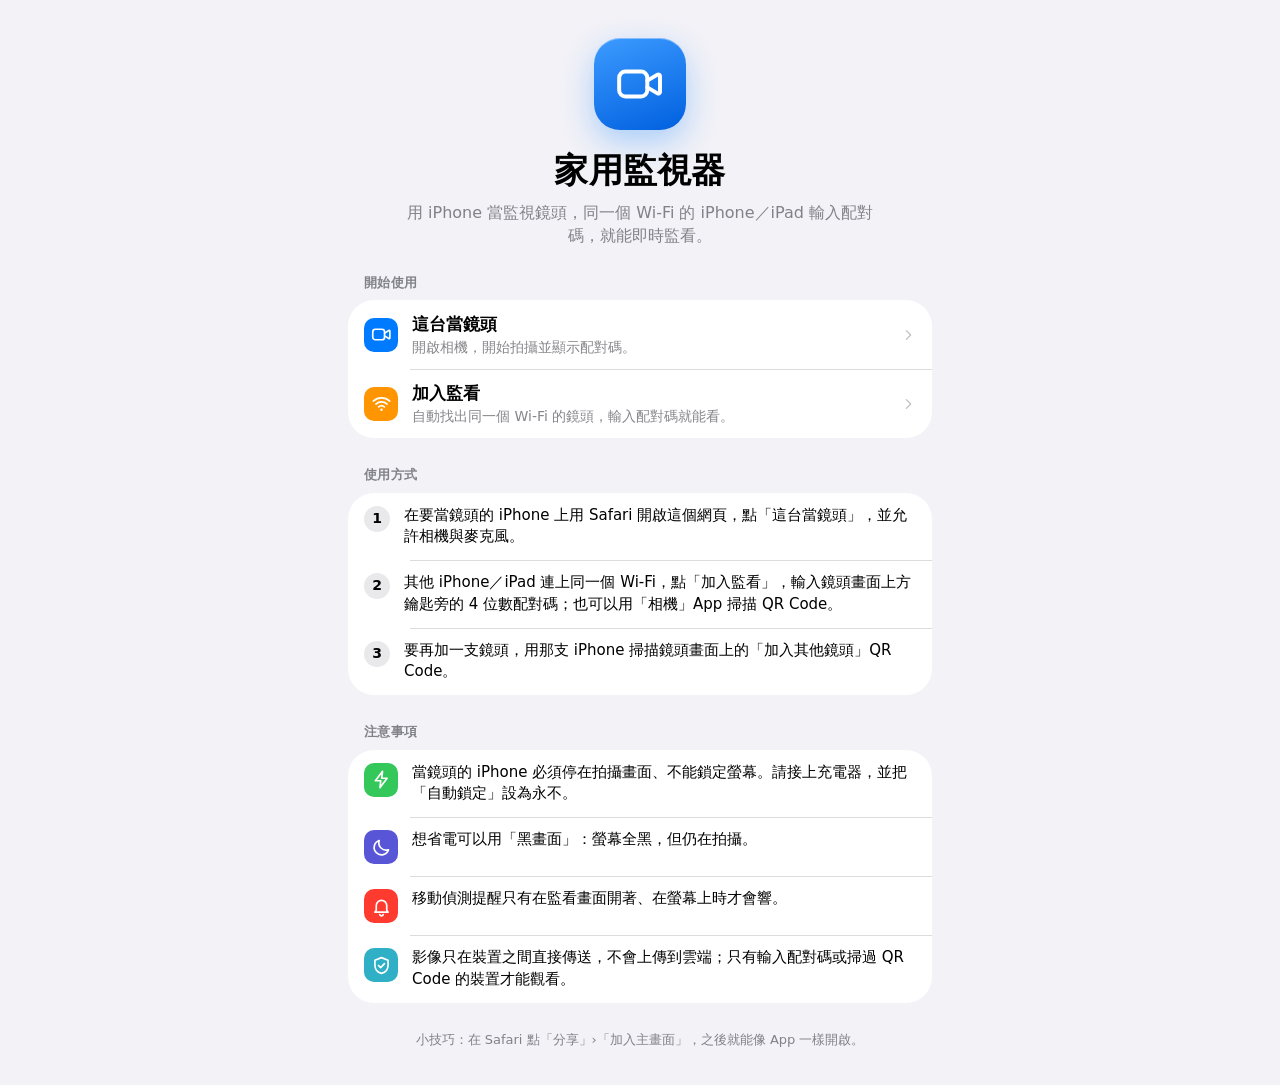
==== index.html @ 13fc5b49 "介面改版：採用 iOS 27 Liquid Glass 設計語言（浮動玻璃按鈕列、底部單、分組清單、線條圖示） Co-Authored-By: Claude Opus 5.5 <noreply@ant" ====
<!DOCTYPE html>
<html lang="zh-Hant">
<head>
  <meta charset="utf-8">
  <meta name="viewport" content="width=device-width, initial-scale=1, viewport-fit=cover">
  <meta name="apple-mobile-web-app-capable" content="yes">
  <meta name="mobile-web-app-capable" content="yes">
  <meta name="apple-mobile-web-app-status-bar-style" content="default">
  <meta name="apple-mobile-web-app-title" content="家用監視器">
  <meta name="theme-color" content="#f2f2f7" media="(prefers-color-scheme: light)">
  <meta name="theme-color" content="#000000" media="(prefers-color-scheme: dark)">
  <meta name="referrer" content="no-referrer">
  <link rel="apple-touch-icon" href="icons/icon-180.png">
  <link rel="icon" href="icons/icon-192.png">
  <link rel="manifest" href="manifest.webmanifest">
  <title>家用監視器</title>
  <link rel="stylesheet" href="css/style.css?v=7">
</head>
<body class="page-home">
  <main class="home">
    <header class="hero">
      <div class="app-icon"><svg class="ic"><use href="icons/sprite.svg?v=7#cam"/></svg></div>
      <h1>家用監視器</h1>
      <p>用 iPhone 當監視鏡頭，同一個 Wi-Fi 的 iPhone／iPad 輸入配對碼，就能即時監看。</p>
    </header>

    <section class="group">
      <h2 class="group-title">開始使用</h2>
      <div class="list">
        <a class="list-row" href="camera.html" id="goCamera">
          <span class="row-icon blue"><svg class="ic"><use href="icons/sprite.svg?v=7#cam"/></svg></span>
          <span class="row-text"><b>這台當鏡頭</b><small id="camDesc">開啟相機，開始拍攝並顯示配對碼。</small></span>
          <svg class="chev"><use href="icons/sprite.svg?v=7#chev"/></svg>
        </a>
        <a class="list-row hidden" href="viewer.html" id="goViewer">
          <span class="row-icon green"><svg class="ic"><use href="icons/sprite.svg?v=7#play"/></svg></span>
          <span class="row-text"><b>繼續監看</b><small>回到上次加入過的房間。</small></span>
          <svg class="chev"><use href="icons/sprite.svg?v=7#chev"/></svg>
        </a>
        <button type="button" class="list-row" id="goJoin">
          <span class="row-icon orange"><svg class="ic"><use href="icons/sprite.svg?v=7#wifi"/></svg></span>
          <span class="row-text"><b>加入監看</b><small>自動找出同一個 Wi-Fi 的鏡頭，輸入配對碼就能看。</small></span>
          <svg class="chev"><use href="icons/sprite.svg?v=7#chev"/></svg>
        </button>
      </div>
    </section>

    <section class="group">
      <h2 class="group-title">使用方式</h2>
      <div class="list">
        <div class="list-row static"><span class="step">1</span><span class="row-text">在要當鏡頭的 iPhone 上用 Safari 開啟這個網頁，點「這台當鏡頭」，並允許相機與麥克風。</span></div>
        <div class="list-row static"><span class="step">2</span><span class="row-text">其他 iPhone／iPad 連上同一個 Wi-Fi，點「加入監看」，輸入鏡頭畫面上方鑰匙旁的 4 位數配對碼；也可以用「相機」App 掃描 QR Code。</span></div>
        <div class="list-row static"><span class="step">3</span><span class="row-text">要再加一支鏡頭，用那支 iPhone 掃描鏡頭畫面上的「加入其他鏡頭」QR Code。</span></div>
      </div>
    </section>

    <section class="group">
      <h2 class="group-title">注意事項</h2>
      <div class="list">
        <div class="list-row static"><span class="row-icon green"><svg class="ic"><use href="icons/sprite.svg?v=7#bolt"/></svg></span><span class="row-text">當鏡頭的 iPhone 必須停在拍攝畫面、不能鎖定螢幕。請接上充電器，並把「自動鎖定」設為永不。</span></div>
        <div class="list-row static"><span class="row-icon indigo"><svg class="ic"><use href="icons/sprite.svg?v=7#moon"/></svg></span><span class="row-text">想省電可以用「黑畫面」：螢幕全黑，但仍在拍攝。</span></div>
        <div class="list-row static"><span class="row-icon red"><svg class="ic"><use href="icons/sprite.svg?v=7#bell"/></svg></span><span class="row-text">移動偵測提醒只有在監看畫面開著、在螢幕上時才會響。</span></div>
        <div class="list-row static"><span class="row-icon teal"><svg class="ic"><use href="icons/sprite.svg?v=7#shield"/></svg></span><span class="row-text">影像只在裝置之間直接傳送，不會上傳到雲端；只有輸入配對碼或掃過 QR Code 的裝置才能觀看。</span></div>
      </div>
    </section>
    <p class="footnote">小技巧：在 Safari 點「分享」›「加入主畫面」，之後就能像 App 一樣開啟。</p>
  </main>

  <!-- 加入監看 -->
  <div id="joinModal" class="modal hidden" role="dialog" aria-modal="true" aria-labelledby="joinTitle">
    <div class="card">
      <div class="sheet-head">
        <h2 id="joinTitle">加入監看</h2>
        <button type="button" class="icon-btn" id="btnJoinClose" aria-label="關閉"><svg class="ic"><use href="icons/sprite.svg?v=7#xmark"/></svg></button>
      </div>
      <div class="join-status"><div class="spinner small-spinner" id="joinSpinner"></div><p id="joinStatus"></p></div>
      <div id="roomList" class="room-list"></div>
      <form id="pinForm" class="hidden" autocomplete="off">
        <p class="note">房間：<b id="pinRoom"></b></p>
        <input type="text" id="pinInput" class="pin-input" inputmode="numeric" pattern="[0-9]*" maxlength="4"
               placeholder="····" aria-label="4 位數配對碼" autocomplete="off">
        <p class="error" id="pinError"></p>
        <div class="row">
          <button type="button" id="btnPinBack">返回</button>
          <button type="submit" class="primary">加入</button>
        </div>
      </form>
      <div class="row">
        <button type="button" id="btnRetry" class="hidden"><svg class="ic"><use href="icons/sprite.svg?v=7#retry"/></svg>重新搜尋</button>
      </div>
    </div>
  </div>

  <script src="vendor/peerjs.min.js?v=7"></script>
  <script src="js/config.js?v=7"></script>
  <script src="js/common.js?v=7"></script>
  <script src="js/join.js?v=7"></script>
  <script>
    (function () {
      function get(n) { try { return JSON.parse(localStorage.getItem('ipcam.' + n)); } catch (e) { return null; } }
      var ok = function (k) { return typeof k === 'string' && /^[A-Za-z0-9_-]{16,64}$/.test(k); };
      var vk = get('view.key');
      if (ok(vk)) {
        var v = document.getElementById('goViewer');
        v.href = 'viewer.html#k=' + vk;
        v.classList.remove('hidden');
      }
      var ck = get('cam.key');
      if (ok(ck)) {
        document.getElementById('goCamera').href = 'camera.html#k=' + ck;
        document.getElementById('camDesc').textContent = '回到上次的房間繼續拍攝（配對碼與 QR Code 不變）。';
      }
    })();
  </script>
</body>
</html>
---- css/style.css ----
/* =========================================================
   家用監視器 — 介面樣式
   設計語言：iOS 27（WWDC 2026）改良版 Liquid Glass
   - 控制與導覽層使用半透明玻璃，浮在內容之上；內容層不加玻璃
   - 邊框清楚、陰影節制；玻璃不疊玻璃
   - 膠囊形按鈕、同心圓角、SF 字級
   ========================================================= */

/* ---------- 色彩與材質（淺色） ---------- */
:root {
  color-scheme: light dark;
  --blue: #007aff; --green: #34c759; --red: #ff3b30; --orange: #ff9500; --yellow: #ffcc00;
  --indigo: #5856d6; --teal: #30b0c7; --gray: #8e8e93;
  --bg: #f2f2f7;               /* systemGroupedBackground */
  --bg2: #ffffff;              /* secondarySystemGroupedBackground */
  --fill: rgba(120, 120, 128, .16);
  --fill2: rgba(120, 120, 128, .24);
  --label: #000000;
  --label2: rgba(60, 60, 67, .62);
  --label3: rgba(60, 60, 67, .32);
  --sep: rgba(60, 60, 67, .18);
  --glass: rgba(255, 255, 255, .62);
  --glass-strong: rgba(250, 250, 252, .86);
  --glass-edge: rgba(255, 255, 255, .78);
  --glass-line: rgba(0, 0, 0, .08);
  --glass-hi: rgba(255, 255, 255, .9);
  --shadow: 0 8px 28px rgba(0, 0, 0, .10);
  --scrim: rgba(0, 0, 0, .28);
  --safe-t: env(safe-area-inset-top, 0px);
  --safe-b: env(safe-area-inset-bottom, 0px);
  --safe-l: env(safe-area-inset-left, 0px);
  --safe-r: env(safe-area-inset-right, 0px);
  --font: -apple-system, BlinkMacSystemFont, "SF Pro Text", "SF Pro Display", "PingFang TC", "Heiti TC", "Microsoft JhengHei", system-ui, sans-serif;
}

/* ---------- 深色：首頁跟隨系統；監看與鏡頭固定深色 ---------- */
@media (prefers-color-scheme: dark) {
  :root {
    --blue: #0a84ff; --green: #30d158; --red: #ff453a; --orange: #ff9f0a; --yellow: #ffd60a;
    --indigo: #5e5ce6; --teal: #40c8e0;
    --bg: #000000; --bg2: #1c1c1e;
    --fill: rgba(120, 120, 128, .32); --fill2: rgba(120, 120, 128, .44);
    --label: #ffffff; --label2: rgba(235, 235, 245, .62); --label3: rgba(235, 235, 245, .3);
    --sep: rgba(84, 84, 88, .55);
    --glass: rgba(58, 58, 62, .52); --glass-strong: rgba(36, 36, 40, .88);
    --glass-edge: rgba(255, 255, 255, .2); --glass-line: rgba(255, 255, 255, .06); --glass-hi: rgba(255, 255, 255, .16);
    --shadow: 0 8px 28px rgba(0, 0, 0, .4); --scrim: rgba(0, 0, 0, .5);
  }
}
.theme-dark {
  color-scheme: dark;
  --blue: #0a84ff; --green: #30d158; --red: #ff453a; --orange: #ff9f0a; --yellow: #ffd60a;
  --indigo: #5e5ce6; --teal: #40c8e0;
  --bg: #000000; --bg2: #1c1c1e;
  --fill: rgba(120, 120, 128, .32); --fill2: rgba(120, 120, 128, .44);
  --label: #ffffff; --label2: rgba(235, 235, 245, .62); --label3: rgba(235, 235, 245, .3);
  --sep: rgba(84, 84, 88, .55);
  --glass: rgba(50, 50, 54, .5); --glass-strong: rgba(30, 30, 34, .9);
  --glass-edge: rgba(255, 255, 255, .2); --glass-line: rgba(255, 255, 255, .06); --glass-hi: rgba(255, 255, 255, .16);
  --shadow: 0 8px 28px rgba(0, 0, 0, .45); --scrim: rgba(0, 0, 0, .55);
}

/* ---------- 基礎 ---------- */
* { box-sizing: border-box; -webkit-tap-highlight-color: transparent; }
html, body { margin: 0; height: 100%; }
body {
  background: var(--bg); color: var(--label); font: 17px/1.42 var(--font);
  -webkit-font-smoothing: antialiased; -webkit-text-size-adjust: 100%; overflow: hidden;
  -webkit-user-select: none; user-select: none;
}
a { color: var(--blue); text-decoration: none; }
.hidden { display: none !important; }
.small { font-size: 13px; color: var(--label2); }
.note { font-size: 15px; color: var(--label2); margin: 8px 0; }
.error { font-size: 15px; color: var(--red); margin: 8px 0; }
.muted { color: var(--label2); }
.ic { width: 22px; height: 22px; flex: none; display: block; }
button svg, .btn svg { pointer-events: none; }
.vh { position: absolute; width: 1px; height: 1px; overflow: hidden; clip: rect(0 0 0 0); white-space: nowrap; }

/* ---------- 玻璃材質（只用在控制／導覽層） ---------- */
.glass {
  background: var(--glass);
  -webkit-backdrop-filter: blur(24px) saturate(185%); backdrop-filter: blur(24px) saturate(185%);
  border: 1px solid var(--glass-edge);
  box-shadow: inset 0 1px 0 var(--glass-hi), 0 0 0 .5px var(--glass-line), var(--shadow);
}

/* ---------- 按鈕 ---------- */
button, .btn {
  font: inherit; font-size: 17px; font-weight: 600; color: var(--blue);
  background: var(--fill); border: 0; border-radius: 999px; padding: 12px 20px; min-height: 48px;
  cursor: pointer; display: inline-flex; align-items: center; justify-content: center; gap: 8px;
  transition: transform .15s ease, opacity .15s ease, background-color .2s ease;
}
button:active, .btn:active { transform: scale(.96); opacity: .85; }
button:disabled { opacity: .4; }
button.primary { background: var(--blue); color: #fff; }
button.danger { background: color-mix(in srgb, var(--red) 15%, transparent); color: var(--red); }
.icon-btn { width: 44px; height: 44px; min-height: 44px; padding: 0; border-radius: 50%; color: var(--label); }
.row { display: flex; gap: 10px; margin-top: 18px; flex-wrap: wrap; }
.row > button { flex: 1 1 0; }

/* ---------- 狀態膠囊 ---------- */
.chip {
  display: inline-flex; align-items: center; gap: 7px; height: 36px; padding: 0 14px; border-radius: 999px;
  font-size: 14px; font-weight: 600; color: var(--label); white-space: nowrap; max-width: 64vw; overflow: hidden; text-overflow: ellipsis;
}
.chip .ic { width: 17px; height: 17px; }
.dot { width: 8px; height: 8px; border-radius: 50%; background: var(--gray); flex: none; }
.dot.ok { background: var(--green); box-shadow: 0 0 0 3px color-mix(in srgb, var(--green) 25%, transparent); }
.dot.wait { background: var(--orange); animation: pulse 1.3s ease-in-out infinite; }
.dot.err { background: var(--red); }
@keyframes pulse { 50% { opacity: .35; } }
.chip.warn { color: var(--orange); }
.chip.warn::after { content: '!'; font-weight: 800; margin-left: 2px; }

/* ---------- 底部浮動玻璃按鈕列（Dock） ---------- */
.dock {
  position: fixed; left: 50%; transform: translateX(-50%); bottom: calc(14px + var(--safe-b)); z-index: 20;
  display: flex; align-items: center; gap: 4px; padding: 6px; border-radius: 999px; max-width: calc(100vw - 24px);
}
.dock-btn {
  position: relative; width: 52px; height: 52px; min-height: 52px; padding: 0; border-radius: 50%;
  background: transparent; color: var(--label);
}
.dock-btn .ic { width: 24px; height: 24px; }
.dock-btn:active { background: var(--fill); }
.dock-btn.off { color: var(--label2); }
.dock-btn.alert { color: var(--red); }
.dock-sep { width: 1px; height: 26px; background: var(--sep); margin: 0 2px; flex: none; }
.dock-pill {
  height: 40px; min-width: 64px; padding: 0 12px; margin: 0 2px; border-radius: 999px; background: var(--fill);
  display: inline-flex; align-items: center; justify-content: center; position: relative;
}
.dock-pill select {
  font: inherit; font-size: 15px; font-weight: 700; color: var(--label); background: transparent; border: 0;
  -webkit-appearance: none; appearance: none; text-align: center; text-align-last: center; padding: 0; outline: none;
}
.badge {
  position: absolute; top: 4px; right: 2px; min-width: 18px; height: 18px; padding: 0 5px; border-radius: 9px;
  background: var(--red); color: #fff; font-size: 11px; font-weight: 700; line-height: 18px; text-align: center;
}

/* ---------- 底部單（Sheet）／視窗 ---------- */
.modal {
  position: fixed; inset: 0; z-index: 60; display: flex; align-items: flex-end; justify-content: center;
  background: var(--scrim); animation: fade .2s ease;
}
.modal > .card {
  width: 100%; max-width: 520px; max-height: calc(100% - var(--safe-t) - 24px); overflow-y: auto;
  background: var(--glass-strong);
  -webkit-backdrop-filter: blur(30px) saturate(180%); backdrop-filter: blur(30px) saturate(180%);
  border: 1px solid var(--glass-edge); border-bottom: 0;
  border-radius: 32px 32px 0 0; padding: 10px 22px calc(22px + var(--safe-b));
  box-shadow: inset 0 1px 0 var(--glass-hi), 0 -10px 40px rgba(0, 0, 0, .18);
  animation: rise .32s cubic-bezier(.2, .9, .3, 1); -webkit-user-select: text; user-select: text;
}
.modal > .card::before {
  content: ''; display: block; width: 38px; height: 5px; border-radius: 3px; background: var(--label3); margin: 0 auto 14px;
}
@media (min-width: 640px) {
  .modal { align-items: center; }
  .modal > .card { border-radius: 32px; border-bottom: 1px solid var(--glass-edge); padding-bottom: 22px; }
  .modal > .card::before { display: none; }
}
@keyframes rise { from { transform: translateY(40px); opacity: 0; } }
@keyframes fade { from { opacity: 0; } }
.card h2, .sheet-title { font-size: 22px; font-weight: 700; letter-spacing: .2px; margin: 4px 0 14px; }
.sheet-head { display: flex; align-items: center; justify-content: space-between; gap: 12px; margin-bottom: 6px; }
.sheet-head h2 { margin: 0; }

/* 分段控制（Segmented control） */
.tabs { display: flex; padding: 3px; gap: 2px; background: var(--fill); border-radius: 999px; margin-bottom: 16px; }
.tab { flex: 1; min-height: 38px; padding: 6px 10px; font-size: 15px; font-weight: 600; color: var(--label); background: transparent; }
.tab .ic { width: 18px; height: 18px; }
.tab.active { background: var(--bg2); box-shadow: 0 2px 8px rgba(0, 0, 0, .14); }
.theme-dark .tab.active { background: #636366; }

.qr { background: #fff; border-radius: 24px; padding: 12px; margin: 0 auto; width: min(100%, 280px); aspect-ratio: 1; }
.qr svg { width: 100%; height: 100%; display: block; }
.pin-note { color: var(--orange); font-weight: 600; }

/* 表單：文字欄位、iOS 開關、滑桿 */
.field { display: block; margin: 14px 0; font-size: 15px; color: var(--label2); }
.field input[type=text] {
  display: block; width: 100%; margin-top: 8px; font: inherit; font-size: 17px; color: var(--label);
  background: var(--fill); border: 0; border-radius: 14px; padding: 13px 16px; outline: none;
}
.field input[type=text]:focus { box-shadow: 0 0 0 2px var(--blue); }
.switch {
  display: flex; align-items: center; justify-content: space-between; gap: 12px; padding: 12px 0;
  font-size: 17px; border-bottom: .5px solid var(--sep);
}
.switch input {
  -webkit-appearance: none; appearance: none; width: 51px; height: 31px; border-radius: 999px; margin: 0;
  background: var(--fill2); position: relative; flex: none; transition: background .2s ease; order: 2;
}
.switch input::after {
  content: ''; position: absolute; top: 2px; left: 2px; width: 27px; height: 27px; border-radius: 50%;
  background: #fff; box-shadow: 0 2px 6px rgba(0, 0, 0, .25); transition: transform .22s cubic-bezier(.3, .9, .3, 1);
}
.switch input:checked { background: var(--green); }
.switch input:checked::after { transform: translateX(20px); }
input[type=range] { -webkit-appearance: none; appearance: none; width: 100%; height: 30px; background: transparent; margin-top: 6px; }
input[type=range]::-webkit-slider-runnable-track { height: 4px; border-radius: 2px; background: var(--fill2); }
input[type=range]::-webkit-slider-thumb {
  -webkit-appearance: none; width: 28px; height: 28px; border-radius: 50%; background: #fff; margin-top: -12px;
  box-shadow: 0 2px 8px rgba(0, 0, 0, .3), 0 0 0 .5px rgba(0, 0, 0, .06);
}
.range-labels { display: flex; justify-content: space-between; font-size: 12px; color: var(--label2); }

/* 提示訊息（玻璃） */
.toast {
  position: fixed; left: 50%; top: calc(64px + var(--safe-t)); transform: translate(-50%, -14px) scale(.96); opacity: 0;
  max-width: calc(100vw - 32px); padding: 11px 18px; border-radius: 999px; z-index: 100; pointer-events: none;
  font-size: 15px; font-weight: 600; color: var(--label); text-align: center;
  background: var(--glass-strong); -webkit-backdrop-filter: blur(24px) saturate(180%); backdrop-filter: blur(24px) saturate(180%);
  border: 1px solid var(--glass-edge); box-shadow: inset 0 1px 0 var(--glass-hi), var(--shadow);
  transition: opacity .25s ease, transform .3s cubic-bezier(.2, .9, .3, 1);
}
.toast.show { opacity: 1; transform: translate(-50%, 0) scale(1); }

.spinner { width: 34px; height: 34px; border-radius: 50%; border: 3px solid var(--fill2); border-top-color: var(--label2); animation: spin .9s linear infinite; }
.small-spinner { width: 20px; height: 20px; border-width: 2.5px; flex: none; }
@keyframes spin { to { transform: rotate(360deg); } }

/* ---------- 開始畫面（全螢幕歡迎頁） ---------- */
.overlay {
  position: fixed; inset: 0; z-index: 50; overflow-y: auto; background: var(--bg);
  display: flex; flex-direction: column; align-items: center;
  padding: calc(40px + var(--safe-t)) 24px calc(24px + var(--safe-b));
}
.overlay > .card { width: 100%; max-width: 460px; margin: auto 0; -webkit-user-select: text; user-select: text; }
.hero-icon {
  width: 84px; height: 84px; border-radius: 24px; margin: 0 auto 18px; display: flex; align-items: center; justify-content: center;
  color: #fff; background: linear-gradient(160deg, #3d9bff, #0060df);
  box-shadow: inset 0 1px 0 rgba(255, 255, 255, .35), 0 10px 30px color-mix(in srgb, var(--blue) 35%, transparent);
}
.hero-icon.green { background: linear-gradient(160deg, #4cd97b, #1fa34a); box-shadow: inset 0 1px 0 rgba(255, 255, 255, .35), 0 10px 30px color-mix(in srgb, var(--green) 35%, transparent); }
.hero-icon .ic { width: 44px; height: 44px; }
.overlay h1 { font-size: 30px; font-weight: 800; text-align: center; margin: 0 0 6px; letter-spacing: .2px; }
.overlay .lead { text-align: center; color: var(--label2); font-size: 16px; margin: 0 0 22px; }
.features { list-style: none; padding: 0; margin: 0 0 26px; display: grid; gap: 18px; }
.features li { display: flex; gap: 14px; align-items: flex-start; font-size: 16px; line-height: 1.45; }
.features .ic { width: 30px; height: 30px; color: var(--blue); margin-top: 1px; }
.features b { display: block; font-size: 16px; }
.features span { color: var(--label2); font-size: 15px; }
.cta { width: 100%; min-height: 54px; font-size: 18px; }
.overlay .small { text-align: center; margin-top: 14px; }

/* ---------- 首頁（分組清單） ---------- */
.page-home { overflow-y: auto; }
.home { max-width: 620px; margin: 0 auto; padding: calc(28px + var(--safe-t)) calc(18px + var(--safe-r)) calc(36px + var(--safe-b)) calc(18px + var(--safe-l)); }
.hero { text-align: center; margin: 10px 0 26px; }
.app-icon {
  width: 92px; height: 92px; border-radius: 26px; margin: 0 auto 16px; display: flex; align-items: center; justify-content: center;
  color: #fff; background: linear-gradient(160deg, #3d9bff 0%, #0060df 100%);
  box-shadow: inset 0 1px 0 rgba(255, 255, 255, .4), 0 12px 32px color-mix(in srgb, var(--blue) 30%, transparent);
}
.app-icon .ic { width: 50px; height: 50px; }
.hero h1 { font-size: 34px; font-weight: 800; letter-spacing: .3px; margin: 0 0 8px; }
.hero p { font-size: 16px; color: var(--label2); margin: 0 auto; max-width: 30em; }
.group { margin: 0 0 28px; }
.group-title { font-size: 13px; font-weight: 600; color: var(--label2); text-transform: uppercase; letter-spacing: .4px; margin: 0 16px 8px; }
.list { background: var(--bg2); border-radius: 26px; overflow: hidden; }
.list-row {
  display: flex; align-items: center; gap: 14px; width: 100%; min-height: 64px; padding: 12px 16px; margin: 0;
  background: transparent; border: 0; border-radius: 0; color: var(--label); text-align: left; font: inherit; font-weight: 400;
  position: relative; justify-content: flex-start;
}
.list-row + .list-row::before { content: ''; position: absolute; top: 0; right: 0; left: 62px; height: .5px; background: var(--sep); }
.list-row:active { transform: none; opacity: 1; background: var(--fill); }
.row-icon { width: 34px; height: 34px; border-radius: 10px; display: flex; align-items: center; justify-content: center; color: #fff; flex: none; }
.row-icon .ic { width: 21px; height: 21px; }
.row-icon.blue { background: var(--blue); } .row-icon.green { background: var(--green); } .row-icon.orange { background: var(--orange); }
.row-icon.indigo { background: var(--indigo); } .row-icon.red { background: var(--red); } .row-icon.teal { background: var(--teal); }
.row-icon.gray { background: var(--gray); }
.row-text { flex: 1; min-width: 0; display: flex; flex-direction: column; gap: 2px; }
.row-text b { font-size: 17px; font-weight: 600; }
.row-text small { font-size: 14px; color: var(--label2); line-height: 1.35; }
.chev { width: 16px; height: 16px; color: var(--label3); flex: none; }
.step { width: 26px; height: 26px; border-radius: 50%; background: var(--fill); color: var(--label); font-size: 14px; font-weight: 700; display: flex; align-items: center; justify-content: center; flex: none; }
.list-row.static { min-height: 54px; align-items: flex-start; }
.list-row.static .row-text { font-size: 15px; line-height: 1.45; }
.list-row.static .row-icon, .list-row.static .step { margin-top: 1px; }
.footnote { text-align: center; font-size: 13px; color: var(--label2); margin: 6px 16px 0; }

/* 加入監看 */
.join-status { display: flex; align-items: center; gap: 10px; min-height: 32px; }
#joinStatus { margin: 4px 0; font-size: 15px; color: var(--label2); white-space: pre-line; }
.room-list { background: var(--fill); border-radius: 22px; overflow: hidden; margin: 12px 0 0; }
.room-list:empty { display: none; }
.room {
  display: flex; align-items: center; gap: 14px; width: 100%; padding: 14px 16px; min-height: 64px; border-radius: 0;
  background: transparent; color: var(--label); text-align: left; font-weight: 400; justify-content: flex-start; position: relative;
}
.room + .room::before { content: ''; position: absolute; top: 0; left: 64px; right: 0; height: .5px; background: var(--sep); }
.room .row-text b { font-size: 17px; }
.pin-input {
  display: block; width: 100%; margin: 14px 0 4px; text-align: center; font: 700 40px/1.2 var(--font); letter-spacing: 18px; text-indent: 18px;
  font-variant-numeric: tabular-nums; color: var(--label); background: var(--fill); border: 0; border-radius: 20px; padding: 14px; outline: none;
}
.pin-input:focus { box-shadow: 0 0 0 2px var(--blue); }

/* ---------- 鏡頭端 ---------- */
.page-camera { background: #000; }
#preview { position: fixed; inset: 0; width: 100%; height: 100%; object-fit: contain; background: #000; }
#preview.mirror { transform: scaleX(-1); }
.topbar {
  position: fixed; z-index: 10; top: calc(10px + var(--safe-t)); left: calc(12px + var(--safe-l)); right: calc(12px + var(--safe-r));
  display: flex; gap: 8px; flex-wrap: wrap;
}
.blackout { position: fixed; inset: 0; background: #000; z-index: 40; display: flex; align-items: center; justify-content: center; }
.blackout-hint { color: #8e8e93; text-align: center; font-size: 15px; opacity: 0; transition: opacity .3s; }
.blackout-hint.show { opacity: 1; }

/* ---------- 監看端 ---------- */
.page-viewer { background: #000; }
.vtop {
  position: fixed; z-index: 20; top: calc(10px + var(--safe-t)); left: calc(12px + var(--safe-l)); right: calc(12px + var(--safe-r));
  display: flex; align-items: center; justify-content: space-between; gap: 8px; pointer-events: none;
}
.vtop > * { pointer-events: auto; }
.grid {
  position: fixed; inset: 0; display: grid; gap: 6px;
  padding: calc(56px + var(--safe-t)) calc(8px + var(--safe-r)) calc(86px + var(--safe-b)) calc(8px + var(--safe-l));
  grid-template-columns: 1fr; grid-auto-rows: 1fr;
}
.grid[data-count="0"] { display: none; }
.grid[data-count="3"], .grid[data-count="4"], .grid[data-count="5"], .grid[data-count="6"] { grid-template-columns: 1fr 1fr; }
@media (orientation: landscape) {
  .grid[data-count="2"] { grid-template-columns: 1fr 1fr; }
  .grid[data-count="5"], .grid[data-count="6"] { grid-template-columns: 1fr 1fr 1fr; }
}
.grid.has-focus { grid-template-columns: 1fr !important; }
/* 放大單一鏡頭時，其他畫面只是看不見，仍持續解碼，移動偵測照常運作 */
.grid.has-focus .tile:not(.focus) { position: fixed; left: 0; top: 0; width: 160px; height: 90px; opacity: 0; pointer-events: none; z-index: -1; }
.tile { position: relative; min-height: 0; border-radius: 24px; overflow: hidden; background: #111113; }
.tile::after { content: ''; position: absolute; inset: 0; border-radius: inherit; border: 3px solid transparent; pointer-events: none; transition: border-color .2s; }
.tile video { position: absolute; inset: 0; width: 100%; height: 100%; object-fit: contain; background: #000; }
.tile-label {
  position: absolute; left: 10px; top: 10px; height: 32px; padding: 0 12px; gap: 7px; font-size: 14px; max-width: calc(100% - 20px);
}
.tile-label .name { overflow: hidden; text-overflow: ellipsis; }
.tile-label .mic { display: inline-flex; color: var(--orange); }
.tile-label .mic .ic { width: 16px; height: 16px; }
.tile.live .tile-label .dot { background: var(--green); }
.tile.offline .tile-label .dot { background: var(--red); }
.tile.connecting .tile-label .dot { background: var(--orange); animation: pulse 1.3s infinite; }
.tile-state { position: absolute; inset: 0; display: flex; align-items: center; justify-content: center; color: var(--label2); font-size: 15px; pointer-events: none; }
.tile-audio { position: absolute; right: 10px; bottom: 10px; width: 46px; height: 46px; min-height: 46px; padding: 0; border-radius: 50%; color: var(--label); }
.tile-audio .ic { width: 22px; height: 22px; }
.tile-audio.on { color: #fff; background: var(--blue); border-color: transparent; }
.tile.motion::after { border-color: var(--red); animation: alarm .55s ease-in-out infinite; }
@keyframes alarm { 50% { border-color: color-mix(in srgb, var(--red) 25%, transparent); } }
.empty {
  position: fixed; inset: 0; display: flex; flex-direction: column; align-items: center; justify-content: center; gap: 4px;
  text-align: center; padding: 24px; color: var(--label2);
}
.empty p { margin: 8px 0 0; font-size: 17px; color: var(--label); font-weight: 600; }
.empty .small { max-width: 22em; }
.log { list-style: none; padding: 0; margin: 0; max-height: 50vh; overflow-y: auto; background: var(--fill); border-radius: 20px; }
.log li { display: flex; align-items: center; gap: 12px; padding: 12px 16px; font-size: 16px; position: relative; }
.log li + li::before { content: ''; position: absolute; top: 0; left: 16px; right: 0; height: .5px; background: var(--sep); }
.log .time { font-variant-numeric: tabular-nums; font-weight: 700; color: var(--orange); }
.log li.muted { color: var(--label2); justify-content: center; }
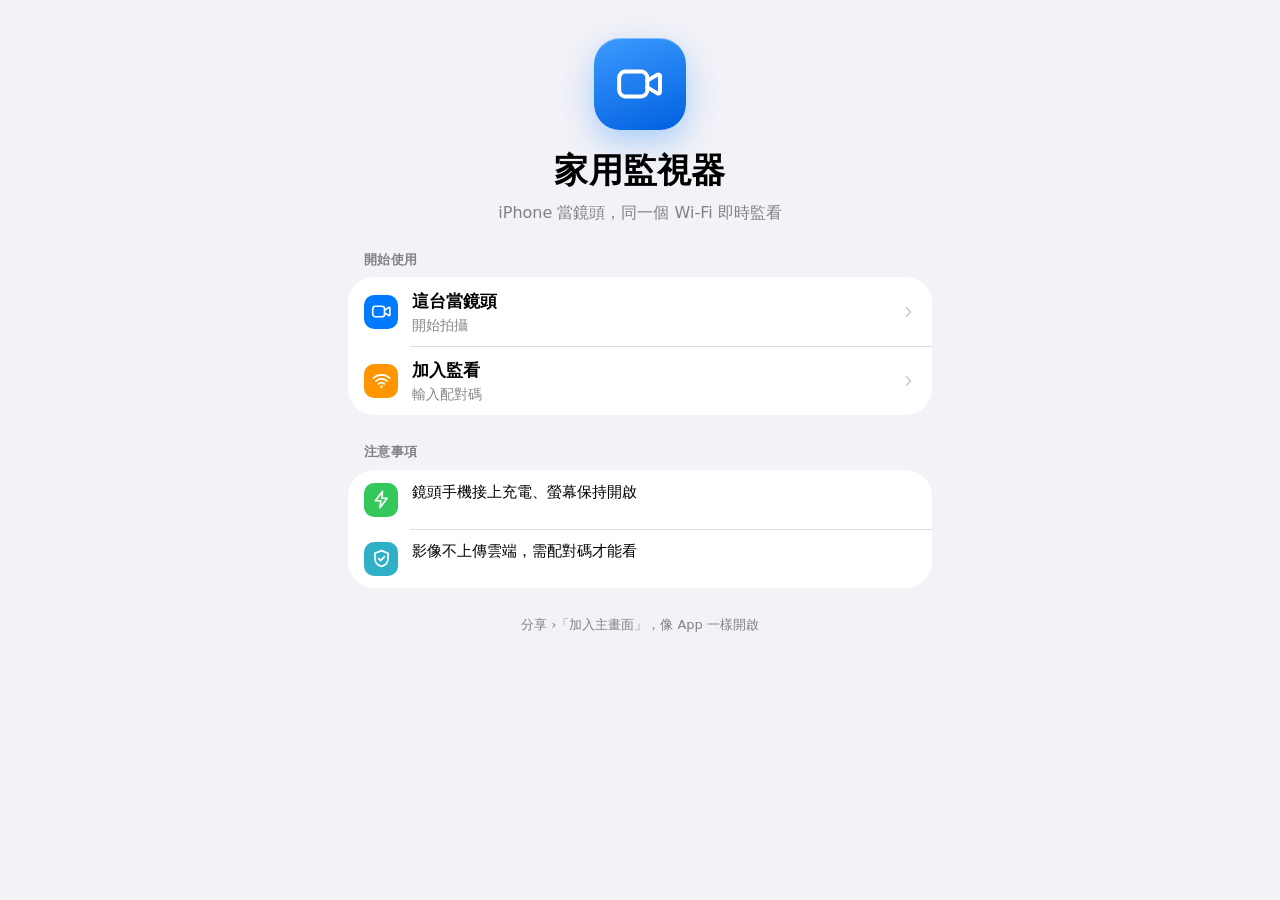
==== commit 639d0eca: "精簡所有說明文字 Co-Authored-By: Claude Opus 5.5 <noreply@anthropic.com> Claude-Session: https://claude.ai/c" ====
--- a/index.html
+++ b/index.html
@@ -14,56 +14,45 @@
   <link rel="icon" href="icons/icon-192.png">
   <link rel="manifest" href="manifest.webmanifest">
   <title>家用監視器</title>
-  <link rel="stylesheet" href="css/style.css?v=7">
+  <link rel="stylesheet" href="css/style.css?v=8">
 </head>
 <body class="page-home">
   <main class="home">
     <header class="hero">
-      <div class="app-icon"><svg class="ic"><use href="icons/sprite.svg?v=7#cam"/></svg></div>
+      <div class="app-icon"><svg class="ic"><use href="icons/sprite.svg?v=8#cam"/></svg></div>
       <h1>家用監視器</h1>
-      <p>用 iPhone 當監視鏡頭，同一個 Wi-Fi 的 iPhone／iPad 輸入配對碼，就能即時監看。</p>
+      <p>iPhone 當鏡頭，同一個 Wi-Fi 即時監看</p>
     </header>
 
     <section class="group">
       <h2 class="group-title">開始使用</h2>
       <div class="list">
         <a class="list-row" href="camera.html" id="goCamera">
-          <span class="row-icon blue"><svg class="ic"><use href="icons/sprite.svg?v=7#cam"/></svg></span>
-          <span class="row-text"><b>這台當鏡頭</b><small id="camDesc">開啟相機，開始拍攝並顯示配對碼。</small></span>
-          <svg class="chev"><use href="icons/sprite.svg?v=7#chev"/></svg>
+          <span class="row-icon blue"><svg class="ic"><use href="icons/sprite.svg?v=8#cam"/></svg></span>
+          <span class="row-text"><b>這台當鏡頭</b><small id="camDesc">開始拍攝</small></span>
+          <svg class="chev"><use href="icons/sprite.svg?v=8#chev"/></svg>
         </a>
         <a class="list-row hidden" href="viewer.html" id="goViewer">
-          <span class="row-icon green"><svg class="ic"><use href="icons/sprite.svg?v=7#play"/></svg></span>
-          <span class="row-text"><b>繼續監看</b><small>回到上次加入過的房間。</small></span>
-          <svg class="chev"><use href="icons/sprite.svg?v=7#chev"/></svg>
+          <span class="row-icon green"><svg class="ic"><use href="icons/sprite.svg?v=8#play"/></svg></span>
+          <span class="row-text"><b>繼續監看</b><small>回到上次的房間</small></span>
+          <svg class="chev"><use href="icons/sprite.svg?v=8#chev"/></svg>
         </a>
         <button type="button" class="list-row" id="goJoin">
-          <span class="row-icon orange"><svg class="ic"><use href="icons/sprite.svg?v=7#wifi"/></svg></span>
-          <span class="row-text"><b>加入監看</b><small>自動找出同一個 Wi-Fi 的鏡頭，輸入配對碼就能看。</small></span>
-          <svg class="chev"><use href="icons/sprite.svg?v=7#chev"/></svg>
+          <span class="row-icon orange"><svg class="ic"><use href="icons/sprite.svg?v=8#wifi"/></svg></span>
+          <span class="row-text"><b>加入監看</b><small>輸入配對碼</small></span>
+          <svg class="chev"><use href="icons/sprite.svg?v=8#chev"/></svg>
         </button>
-      </div>
-    </section>
-
-    <section class="group">
-      <h2 class="group-title">使用方式</h2>
-      <div class="list">
-        <div class="list-row static"><span class="step">1</span><span class="row-text">在要當鏡頭的 iPhone 上用 Safari 開啟這個網頁，點「這台當鏡頭」，並允許相機與麥克風。</span></div>
-        <div class="list-row static"><span class="step">2</span><span class="row-text">其他 iPhone／iPad 連上同一個 Wi-Fi，點「加入監看」，輸入鏡頭畫面上方鑰匙旁的 4 位數配對碼；也可以用「相機」App 掃描 QR Code。</span></div>
-        <div class="list-row static"><span class="step">3</span><span class="row-text">要再加一支鏡頭，用那支 iPhone 掃描鏡頭畫面上的「加入其他鏡頭」QR Code。</span></div>
       </div>
     </section>
 
     <section class="group">
       <h2 class="group-title">注意事項</h2>
       <div class="list">
-        <div class="list-row static"><span class="row-icon green"><svg class="ic"><use href="icons/sprite.svg?v=7#bolt"/></svg></span><span class="row-text">當鏡頭的 iPhone 必須停在拍攝畫面、不能鎖定螢幕。請接上充電器，並把「自動鎖定」設為永不。</span></div>
-        <div class="list-row static"><span class="row-icon indigo"><svg class="ic"><use href="icons/sprite.svg?v=7#moon"/></svg></span><span class="row-text">想省電可以用「黑畫面」：螢幕全黑，但仍在拍攝。</span></div>
-        <div class="list-row static"><span class="row-icon red"><svg class="ic"><use href="icons/sprite.svg?v=7#bell"/></svg></span><span class="row-text">移動偵測提醒只有在監看畫面開著、在螢幕上時才會響。</span></div>
-        <div class="list-row static"><span class="row-icon teal"><svg class="ic"><use href="icons/sprite.svg?v=7#shield"/></svg></span><span class="row-text">影像只在裝置之間直接傳送，不會上傳到雲端；只有輸入配對碼或掃過 QR Code 的裝置才能觀看。</span></div>
+        <div class="list-row static"><span class="row-icon green"><svg class="ic"><use href="icons/sprite.svg?v=8#bolt"/></svg></span><span class="row-text">鏡頭手機接上充電、螢幕保持開啟</span></div>
+        <div class="list-row static"><span class="row-icon teal"><svg class="ic"><use href="icons/sprite.svg?v=8#shield"/></svg></span><span class="row-text">影像不上傳雲端，需配對碼才能看</span></div>
       </div>
     </section>
-    <p class="footnote">小技巧：在 Safari 點「分享」›「加入主畫面」，之後就能像 App 一樣開啟。</p>
+    <p class="footnote">分享 ›「加入主畫面」，像 App 一樣開啟</p>
   </main>
 
   <!-- 加入監看 -->
@@ -71,7 +60,7 @@
     <div class="card">
       <div class="sheet-head">
         <h2 id="joinTitle">加入監看</h2>
-        <button type="button" class="icon-btn" id="btnJoinClose" aria-label="關閉"><svg class="ic"><use href="icons/sprite.svg?v=7#xmark"/></svg></button>
+        <button type="button" class="icon-btn" id="btnJoinClose" aria-label="關閉"><svg class="ic"><use href="icons/sprite.svg?v=8#xmark"/></svg></button>
       </div>
       <div class="join-status"><div class="spinner small-spinner" id="joinSpinner"></div><p id="joinStatus"></p></div>
       <div id="roomList" class="room-list"></div>
@@ -86,15 +75,15 @@
         </div>
       </form>
       <div class="row">
-        <button type="button" id="btnRetry" class="hidden"><svg class="ic"><use href="icons/sprite.svg?v=7#retry"/></svg>重新搜尋</button>
+        <button type="button" id="btnRetry" class="hidden"><svg class="ic"><use href="icons/sprite.svg?v=8#retry"/></svg>重新搜尋</button>
       </div>
     </div>
   </div>
 
-  <script src="vendor/peerjs.min.js?v=7"></script>
-  <script src="js/config.js?v=7"></script>
-  <script src="js/common.js?v=7"></script>
-  <script src="js/join.js?v=7"></script>
+  <script src="vendor/peerjs.min.js?v=8"></script>
+  <script src="js/config.js?v=8"></script>
+  <script src="js/common.js?v=8"></script>
+  <script src="js/join.js?v=8"></script>
   <script>
     (function () {
       function get(n) { try { return JSON.parse(localStorage.getItem('ipcam.' + n)); } catch (e) { return null; } }
@@ -108,7 +97,7 @@
       var ck = get('cam.key');
       if (ok(ck)) {
         document.getElementById('goCamera').href = 'camera.html#k=' + ck;
-        document.getElementById('camDesc').textContent = '回到上次的房間繼續拍攝（配對碼與 QR Code 不變）。';
+        document.getElementById('camDesc').textContent = '繼續上次的房間';
       }
     })();
   </script>
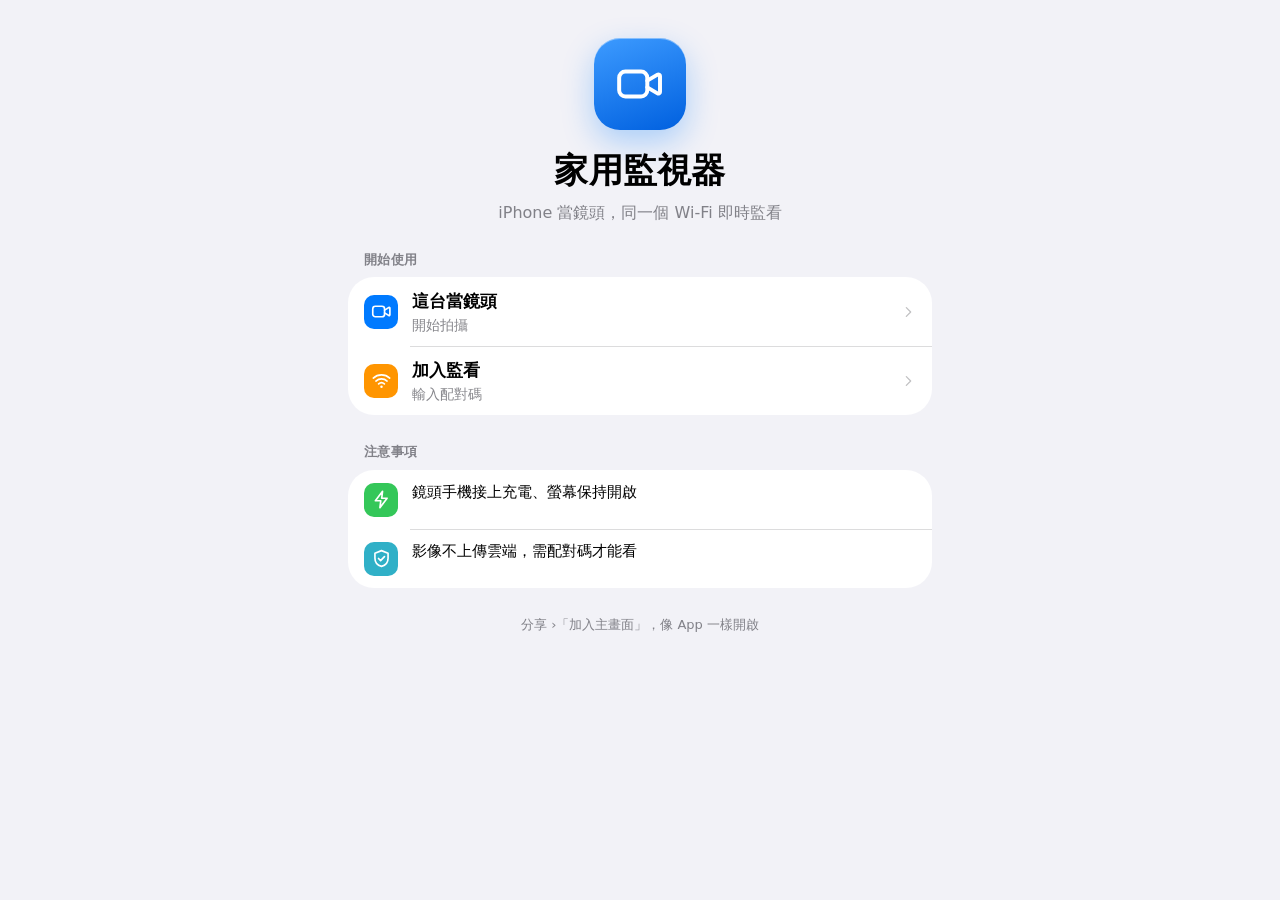
==== commit a049d04e: "移動偵測改為分區偵測：小物體（如嬰兒）慢慢移動也偵測得到，並加入即時變動指示 Co-Authored-By: Claude Opus 5.5 <noreply@anthropic.com> Claud" ====
--- a/index.html
+++ b/index.html
@@ -14,12 +14,12 @@
   <link rel="icon" href="icons/icon-192.png">
   <link rel="manifest" href="manifest.webmanifest">
   <title>家用監視器</title>
-  <link rel="stylesheet" href="css/style.css?v=8">
+  <link rel="stylesheet" href="css/style.css?v=14">
 </head>
 <body class="page-home">
   <main class="home">
     <header class="hero">
-      <div class="app-icon"><svg class="ic"><use href="icons/sprite.svg?v=8#cam"/></svg></div>
+      <div class="app-icon"><svg class="ic"><use href="icons/sprite.svg?v=14#cam"/></svg></div>
       <h1>家用監視器</h1>
       <p>iPhone 當鏡頭，同一個 Wi-Fi 即時監看</p>
     </header>
@@ -28,19 +28,19 @@
       <h2 class="group-title">開始使用</h2>
       <div class="list">
         <a class="list-row" href="camera.html" id="goCamera">
-          <span class="row-icon blue"><svg class="ic"><use href="icons/sprite.svg?v=8#cam"/></svg></span>
+          <span class="row-icon blue"><svg class="ic"><use href="icons/sprite.svg?v=14#cam"/></svg></span>
           <span class="row-text"><b>這台當鏡頭</b><small id="camDesc">開始拍攝</small></span>
-          <svg class="chev"><use href="icons/sprite.svg?v=8#chev"/></svg>
+          <svg class="chev"><use href="icons/sprite.svg?v=14#chev"/></svg>
         </a>
         <a class="list-row hidden" href="viewer.html" id="goViewer">
-          <span class="row-icon green"><svg class="ic"><use href="icons/sprite.svg?v=8#play"/></svg></span>
+          <span class="row-icon green"><svg class="ic"><use href="icons/sprite.svg?v=14#play"/></svg></span>
           <span class="row-text"><b>繼續監看</b><small>回到上次的房間</small></span>
-          <svg class="chev"><use href="icons/sprite.svg?v=8#chev"/></svg>
+          <svg class="chev"><use href="icons/sprite.svg?v=14#chev"/></svg>
         </a>
         <button type="button" class="list-row" id="goJoin">
-          <span class="row-icon orange"><svg class="ic"><use href="icons/sprite.svg?v=8#wifi"/></svg></span>
+          <span class="row-icon orange"><svg class="ic"><use href="icons/sprite.svg?v=14#wifi"/></svg></span>
           <span class="row-text"><b>加入監看</b><small>輸入配對碼</small></span>
-          <svg class="chev"><use href="icons/sprite.svg?v=8#chev"/></svg>
+          <svg class="chev"><use href="icons/sprite.svg?v=14#chev"/></svg>
         </button>
       </div>
     </section>
@@ -48,8 +48,8 @@
     <section class="group">
       <h2 class="group-title">注意事項</h2>
       <div class="list">
-        <div class="list-row static"><span class="row-icon green"><svg class="ic"><use href="icons/sprite.svg?v=8#bolt"/></svg></span><span class="row-text">鏡頭手機接上充電、螢幕保持開啟</span></div>
-        <div class="list-row static"><span class="row-icon teal"><svg class="ic"><use href="icons/sprite.svg?v=8#shield"/></svg></span><span class="row-text">影像不上傳雲端，需配對碼才能看</span></div>
+        <div class="list-row static"><span class="row-icon green"><svg class="ic"><use href="icons/sprite.svg?v=14#bolt"/></svg></span><span class="row-text">鏡頭手機接上充電、螢幕保持開啟</span></div>
+        <div class="list-row static"><span class="row-icon teal"><svg class="ic"><use href="icons/sprite.svg?v=14#shield"/></svg></span><span class="row-text">影像不上傳雲端，需配對碼才能看</span></div>
       </div>
     </section>
     <p class="footnote">分享 ›「加入主畫面」，像 App 一樣開啟</p>
@@ -60,7 +60,7 @@
     <div class="card">
       <div class="sheet-head">
         <h2 id="joinTitle">加入監看</h2>
-        <button type="button" class="icon-btn" id="btnJoinClose" aria-label="關閉"><svg class="ic"><use href="icons/sprite.svg?v=8#xmark"/></svg></button>
+        <button type="button" class="icon-btn" id="btnJoinClose" aria-label="關閉"><svg class="ic"><use href="icons/sprite.svg?v=14#xmark"/></svg></button>
       </div>
       <div class="join-status"><div class="spinner small-spinner" id="joinSpinner"></div><p id="joinStatus"></p></div>
       <div id="roomList" class="room-list"></div>
@@ -75,15 +75,15 @@
         </div>
       </form>
       <div class="row">
-        <button type="button" id="btnRetry" class="hidden"><svg class="ic"><use href="icons/sprite.svg?v=8#retry"/></svg>重新搜尋</button>
+        <button type="button" id="btnRetry" class="hidden"><svg class="ic"><use href="icons/sprite.svg?v=14#retry"/></svg>重新搜尋</button>
       </div>
     </div>
   </div>
 
-  <script src="vendor/peerjs.min.js?v=8"></script>
-  <script src="js/config.js?v=8"></script>
-  <script src="js/common.js?v=8"></script>
-  <script src="js/join.js?v=8"></script>
+  <script src="vendor/peerjs.min.js?v=14"></script>
+  <script src="js/config.js?v=14"></script>
+  <script src="js/common.js?v=14"></script>
+  <script src="js/join.js?v=14"></script>
   <script>
     (function () {
       function get(n) { try { return JSON.parse(localStorage.getItem('ipcam.' + n)); } catch (e) { return null; } }
--- a/css/style.css
+++ b/css/style.css
@@ -365,3 +365,21 @@
 .log li + li::before { content: ''; position: absolute; top: 0; left: 16px; right: 0; height: .5px; background: var(--sep); }
 .log .time { font-variant-numeric: tabular-nums; font-weight: 700; color: var(--orange); }
 .log li.muted { color: var(--label2); justify-content: center; }
+
+/* 警報中：停止按鈕（浮在按鈕列上方，蓋過所有視窗） */
+.alarm-bar {
+  position: fixed; z-index: 70; left: 50%; transform: translateX(-50%); bottom: calc(14px + var(--safe-b));
+  min-width: min(320px, calc(100vw - 32px)); min-height: 64px; padding: 10px 26px 10px 20px; gap: 14px; justify-content: flex-start;
+  background: var(--red); color: #fff; border: 1px solid rgba(255, 255, 255, .3);
+  box-shadow: inset 0 1px 0 rgba(255, 255, 255, .35), 0 10px 30px color-mix(in srgb, var(--red) 45%, transparent);
+  animation: alarmPulse 1s ease-in-out infinite;
+}
+.alarm-bar:active { transform: translateX(-50%) scale(.96); }
+.alarm-bar .ic { width: 28px; height: 28px; }
+.alarm-bar .row-text { text-align: left; gap: 0; }
+.alarm-bar b { font-size: 18px; }
+.alarm-bar small { font-size: 13px; color: rgba(255, 255, 255, .85); font-weight: 500; }
+body.alarming .dock { visibility: hidden; }
+@keyframes alarmPulse { 50% { box-shadow: inset 0 1px 0 rgba(255, 255, 255, .35), 0 0 0 8px color-mix(in srgb, var(--red) 30%, transparent); } }
+.motion-level { display: block; margin-top: 8px; padding: 8px 12px; border-radius: 12px; background: var(--fill); font-size: 14px; color: var(--label2); font-variant-numeric: tabular-nums; }
+.motion-level.hot { color: #fff; background: var(--red); }
